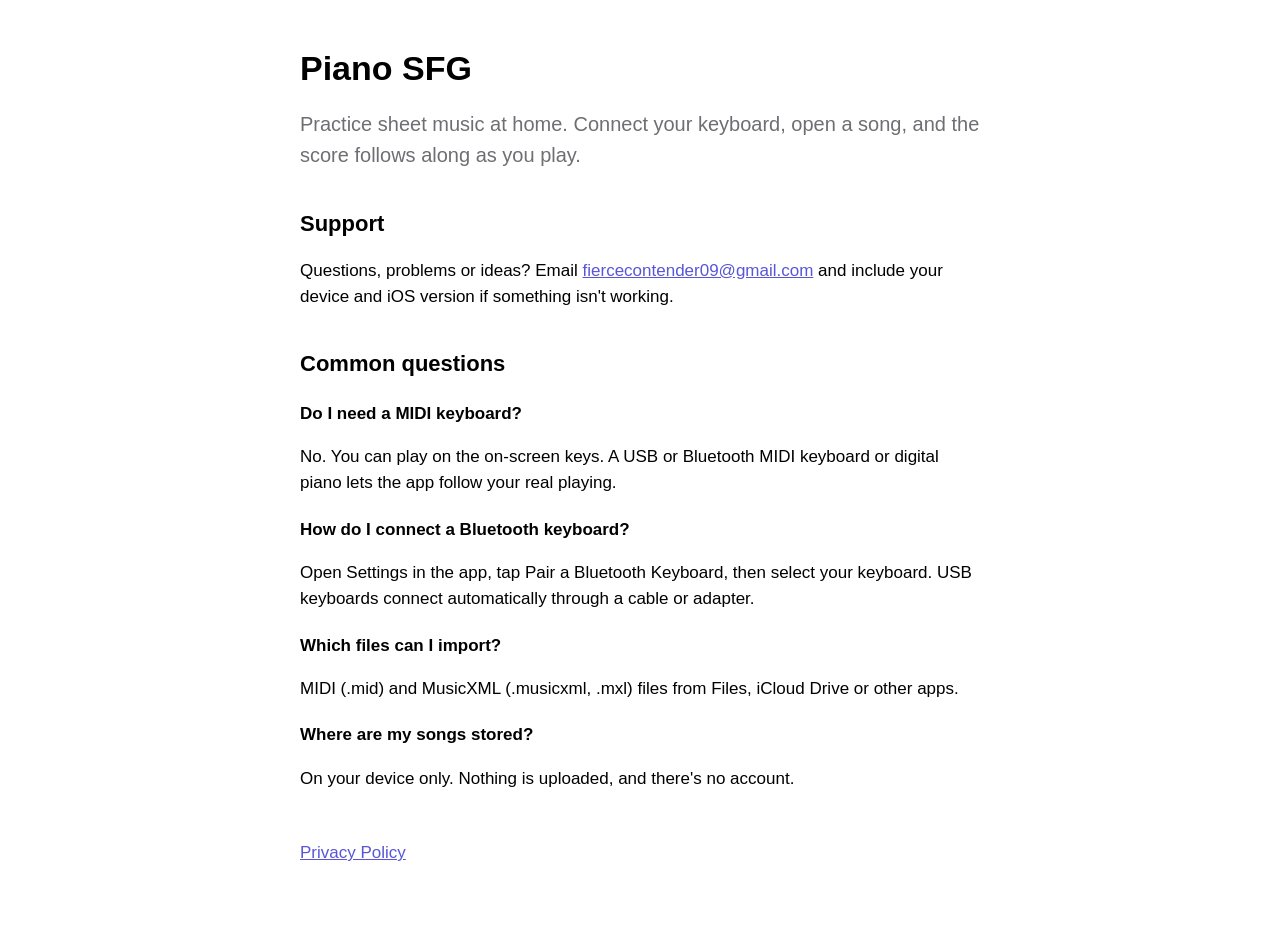
==== index.html @ b3d00de0 "Piano SFG support page and privacy policy Co-authored-by: Cursor <cursoragent@cursor.com>" ====
<!DOCTYPE html>
<html lang="en">
<head>
<meta charset="utf-8">
<meta name="viewport" content="width=device-width, initial-scale=1">
<title>Piano SFG Support</title>
<link rel="stylesheet" href="style.css">
</head>
<body>
<main>
<h1>Piano SFG</h1>
<p class="lead">Practice sheet music at home. Connect your keyboard, open a song, and the score follows along as you play.</p>

<h2>Support</h2>
<p>Questions, problems or ideas? Email <a href="mailto:fiercecontender09@gmail.com">fiercecontender09@gmail.com</a> and include your device and iOS version if something isn't working.</p>

<h2>Common questions</h2>
<h3>Do I need a MIDI keyboard?</h3>
<p>No. You can play on the on-screen keys. A USB or Bluetooth MIDI keyboard or digital piano lets the app follow your real playing.</p>
<h3>How do I connect a Bluetooth keyboard?</h3>
<p>Open Settings in the app, tap Pair a Bluetooth Keyboard, then select your keyboard. USB keyboards connect automatically through a cable or adapter.</p>
<h3>Which files can I import?</h3>
<p>MIDI (.mid) and MusicXML (.musicxml, .mxl) files from Files, iCloud Drive or other apps.</p>
<h3>Where are my songs stored?</h3>
<p>On your device only. Nothing is uploaded, and there's no account.</p>

<p class="footer"><a href="privacy.html">Privacy Policy</a></p>
</main>
</body>
</html>
---- style.css ----
:root {
  color-scheme: light dark;
  --accent: #5856D6;
  --muted: #6e6e73;
}
@media (prefers-color-scheme: dark) {
  :root { --accent: #7D7AFF; --muted: #a1a1a6; }
}
body {
  margin: 0;
  font: 17px/1.55 -apple-system, BlinkMacSystemFont, "Helvetica Neue", Helvetica, Arial, sans-serif;
}
main {
  max-width: 680px;
  margin: 0 auto;
  padding: 48px 24px 64px;
}
h1 { font-size: 34px; line-height: 1.2; margin: 0 0 8px; }
h2 { font-size: 22px; margin: 36px 0 8px; }
h3 { font-size: 17px; margin: 20px 0 4px; }
a { color: var(--accent); }
.muted, .back { color: var(--muted); }
.back { margin: 0 0 24px; }
.back a { text-decoration: none; }
.lead { font-size: 20px; color: var(--muted); }
.footer { margin-top: 48px; }
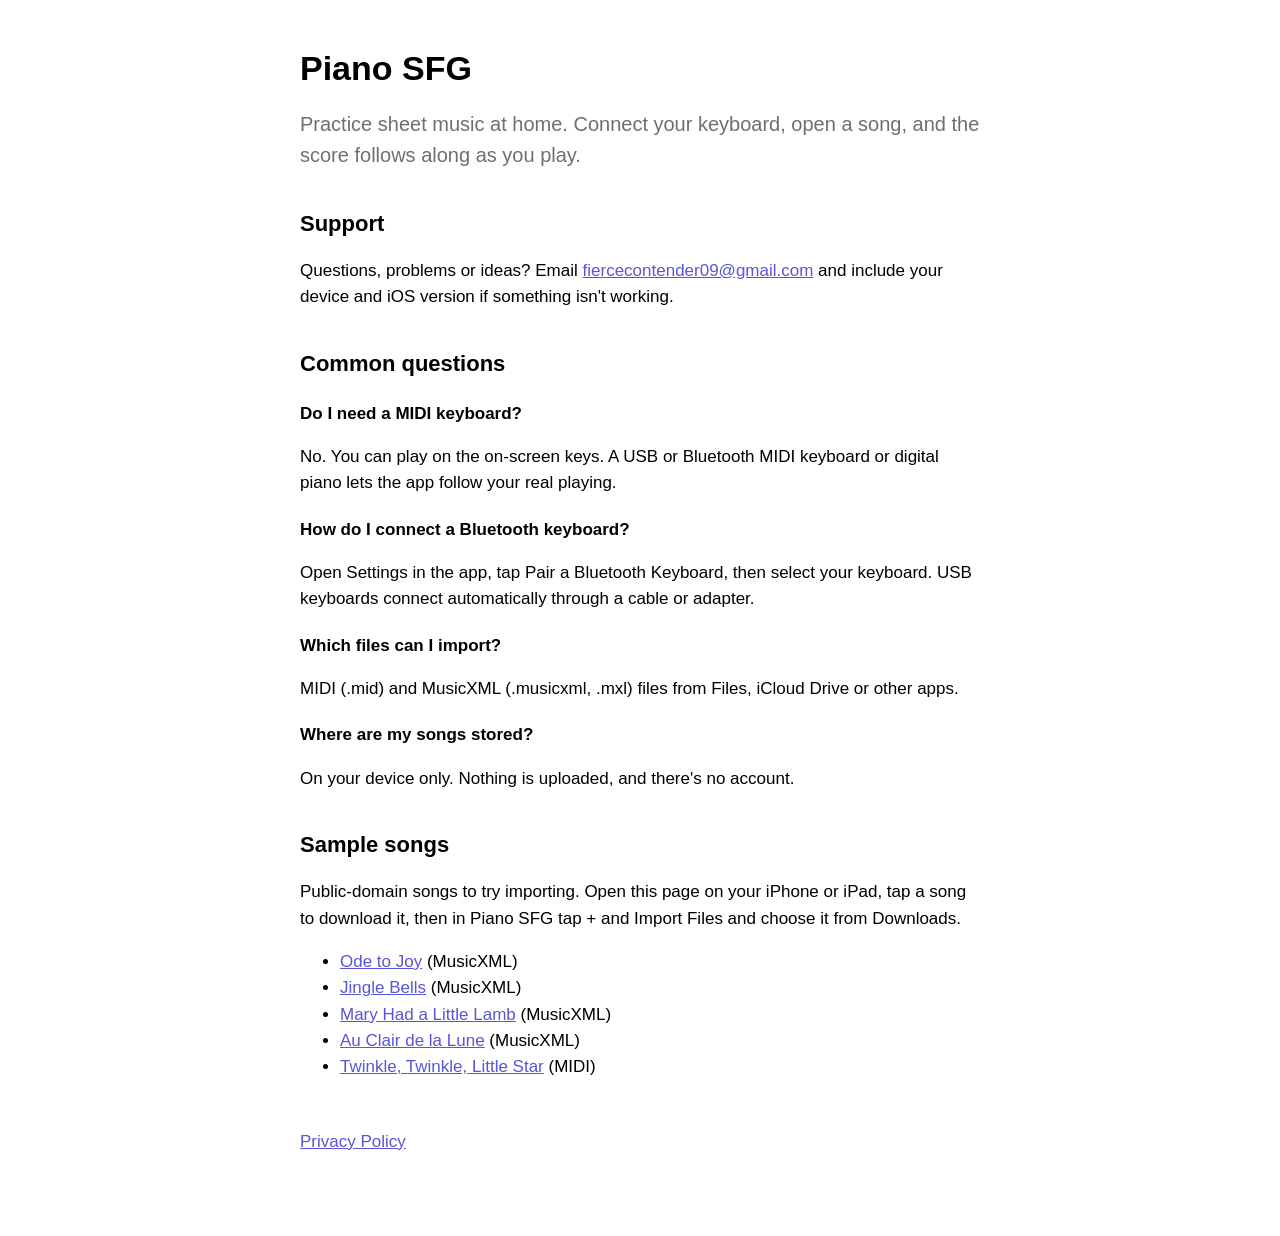
==== commit bcccfc56: "Add sample songs for import testing Co-authored-by: Cursor <cursoragent@cursor.com>" ====
--- a/index.html
+++ b/index.html
@@ -24,6 +24,16 @@
 <h3>Where are my songs stored?</h3>
 <p>On your device only. Nothing is uploaded, and there's no account.</p>
 
+<h2>Sample songs</h2>
+<p>Public-domain songs to try importing. Open this page on your iPhone or iPad, tap a song to download it, then in Piano SFG tap + and Import Files and choose it from Downloads.</p>
+<ul>
+<li><a href="samples/ode-to-joy.musicxml" download>Ode to Joy</a> (MusicXML)</li>
+<li><a href="samples/jingle-bells.musicxml" download>Jingle Bells</a> (MusicXML)</li>
+<li><a href="samples/mary-had-a-little-lamb.musicxml" download>Mary Had a Little Lamb</a> (MusicXML)</li>
+<li><a href="samples/au-clair-de-la-lune.musicxml" download>Au Clair de la Lune</a> (MusicXML)</li>
+<li><a href="samples/twinkle-twinkle-little-star.mid" download>Twinkle, Twinkle, Little Star</a> (MIDI)</li>
+</ul>
+
 <p class="footer"><a href="privacy.html">Privacy Policy</a></p>
 </main>
 </body>
